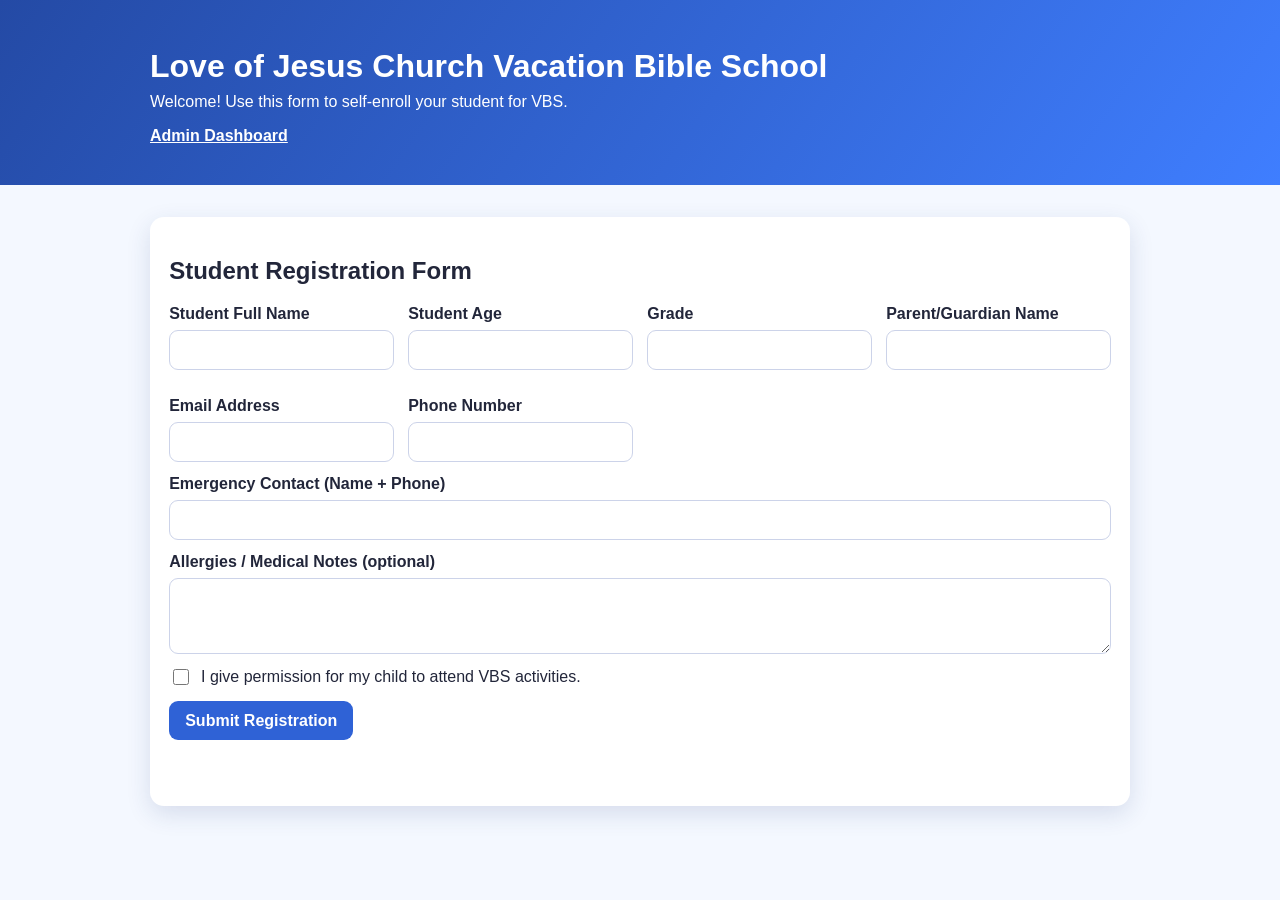
==== index.html @ a2bb856d "Build VBS registration site with admin dashboard" ====
<!doctype html>
<html lang="en">
  <head>
    <meta charset="UTF-8" />
    <meta name="viewport" content="width=device-width, initial-scale=1.0" />
    <title>Love of Jesus Church VBS Registration</title>
    <link rel="stylesheet" href="styles.css" />
  </head>
  <body>
    <header class="hero">
      <div class="container">
        <h1>Love of Jesus Church Vacation Bible School</h1>
        <p>Welcome! Use this form to self-enroll your student for VBS.</p>
        <a class="admin-link" href="admin.html">Admin Dashboard</a>
      </div>
    </header>

    <main class="container">
      <section class="card">
        <h2>Student Registration Form</h2>
        <form id="registration-form" novalidate>
          <div class="grid">
            <label>
              Student Full Name
              <input type="text" name="studentName" required />
            </label>

            <label>
              Student Age
              <input type="number" name="age" min="3" max="18" required />
            </label>

            <label>
              Grade
              <input type="text" name="grade" required />
            </label>

            <label>
              Parent/Guardian Name
              <input type="text" name="guardianName" required />
            </label>

            <label>
              Email Address
              <input type="email" name="email" required />
            </label>

            <label>
              Phone Number
              <input type="tel" name="phone" required />
            </label>
          </div>

          <label>
            Emergency Contact (Name + Phone)
            <input type="text" name="emergencyContact" required />
          </label>

          <label>
            Allergies / Medical Notes (optional)
            <textarea name="medicalNotes" rows="3"></textarea>
          </label>

          <label class="checkbox-row">
            <input type="checkbox" name="consent" required />
            I give permission for my child to attend VBS activities.
          </label>

          <button type="submit">Submit Registration</button>
          <p id="form-message" class="message" aria-live="polite"></p>
        </form>
      </section>
    </main>

    <script src="script.js"></script>
  </body>
</html>
---- styles.css ----
:root {
  --bg: #f4f8ff;
  --card: #ffffff;
  --accent: #2f62d6;
  --accent-dark: #1f46a4;
  --text: #22263a;
  --muted: #5f6887;
  --danger: #b32929;
}

* {
  box-sizing: border-box;
}

body {
  margin: 0;
  font-family: Inter, "Segoe UI", Tahoma, sans-serif;
  background: var(--bg);
  color: var(--text);
}

.container {
  width: min(980px, 92%);
  margin: 0 auto;
}

.hero {
  background: linear-gradient(125deg, #244aa5, #3f7eff);
  color: #fff;
  padding: 3rem 0 2.5rem;
}

.admin-hero {
  padding-bottom: 2rem;
}

.hero h1 {
  margin: 0 0 0.5rem;
}

.hero p {
  margin: 0 0 1rem;
}

.admin-link {
  color: #fff;
  font-weight: 600;
}

main {
  padding: 2rem 0 3rem;
}

.card {
  background: var(--card);
  border-radius: 14px;
  padding: 1.25rem 1.2rem;
  box-shadow: 0 8px 24px rgba(38, 55, 120, 0.14);
}

.narrow {
  max-width: 560px;
}

.grid {
  display: grid;
  grid-template-columns: repeat(auto-fit, minmax(220px, 1fr));
  gap: 0.9rem;
}

label {
  display: flex;
  flex-direction: column;
  gap: 0.45rem;
  font-weight: 600;
  color: var(--text);
  margin-bottom: 0.8rem;
}

input,
textarea,
button {
  font: inherit;
}

input,
textarea {
  border: 1px solid #ccd3e9;
  border-radius: 9px;
  padding: 0.62rem 0.7rem;
}

button {
  border: none;
  background: var(--accent);
  color: #fff;
  border-radius: 9px;
  padding: 0.65rem 1rem;
  font-weight: 600;
  cursor: pointer;
}

button:hover {
  background: var(--accent-dark);
}

.checkbox-row {
  flex-direction: row;
  align-items: center;
  gap: 0.55rem;
  font-weight: 500;
}

.checkbox-row input {
  width: 1rem;
  height: 1rem;
}

.message {
  color: #26753f;
  min-height: 1.2rem;
  margin-top: 0.7rem;
  font-weight: 600;
}

.message.error {
  color: var(--danger);
}

.help-text {
  color: var(--muted);
  margin-top: 0;
}

.panel-header {
  display: flex;
  align-items: center;
  justify-content: space-between;
  gap: 1rem;
  flex-wrap: wrap;
}

.button-group {
  display: flex;
  gap: 0.6rem;
}

button.danger {
  background: var(--danger);
}

button.danger:hover {
  filter: brightness(0.92);
}

.table-wrap {
  overflow-x: auto;
}

table {
  width: 100%;
  border-collapse: collapse;
  margin-top: 0.6rem;
}

th,
td {
  border: 1px solid #dfe5f6;
  text-align: left;
  padding: 0.45rem;
  vertical-align: top;
}

th {
  background: #edf2ff;
}
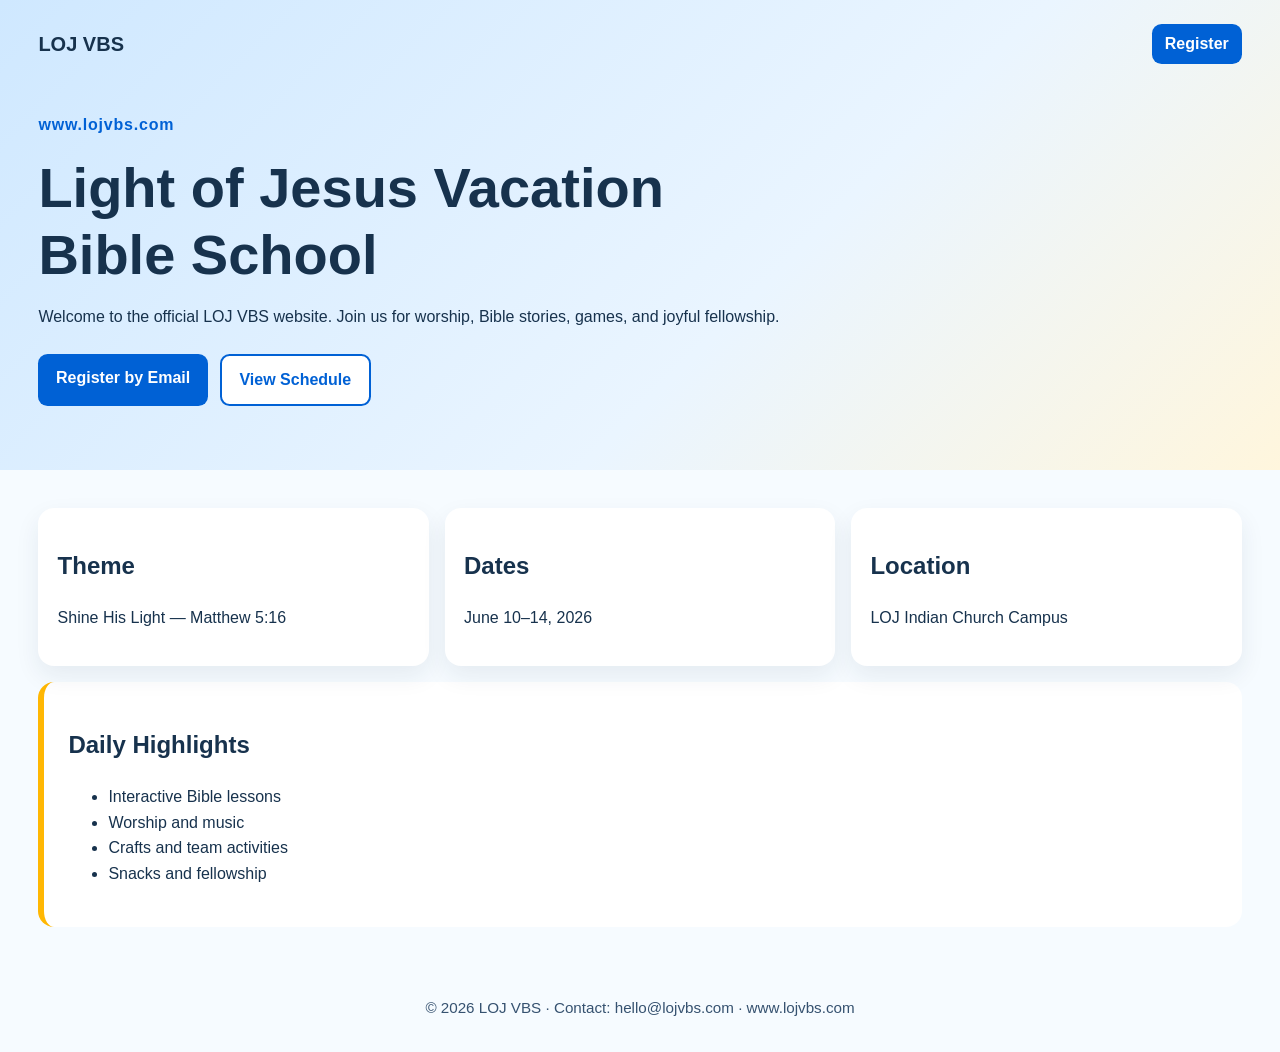
==== commit 06f768b7: "Create LOJ VBS website and GitHub Pages domain setup" ====
--- a/index.html
+++ b/index.html
@@ -1,77 +1,64 @@
-<!doctype html>
+<!DOCTYPE html>
 <html lang="en">
   <head>
     <meta charset="UTF-8" />
     <meta name="viewport" content="width=device-width, initial-scale=1.0" />
-    <title>Love of Jesus Church VBS Registration</title>
+    <title>LOJ VBS 2026 | www.lojvbs.com</title>
+    <meta
+      name="description"
+      content="LOJ VBS official site: registration, schedule, theme, and contact details."
+    />
     <link rel="stylesheet" href="styles.css" />
   </head>
   <body>
     <header class="hero">
-      <div class="container">
-        <h1>Love of Jesus Church Vacation Bible School</h1>
-        <p>Welcome! Use this form to self-enroll your student for VBS.</p>
-        <a class="admin-link" href="admin.html">Admin Dashboard</a>
+      <nav class="nav">
+        <div class="brand">LOJ VBS</div>
+        <a class="btn btn-small" href="#register">Register</a>
+      </nav>
+      <div class="hero-content">
+        <p class="eyebrow">www.lojvbs.com</p>
+        <h1>Light of Jesus Vacation Bible School</h1>
+        <p>
+          Welcome to the official LOJ VBS website. Join us for worship, Bible stories,
+          games, and joyful fellowship.
+        </p>
+        <div class="hero-actions">
+          <a class="btn" id="register" href="mailto:hello@lojvbs.com">Register by Email</a>
+          <a class="btn btn-outline" href="#schedule">View Schedule</a>
+        </div>
       </div>
     </header>
 
-    <main class="container">
-      <section class="card">
-        <h2>Student Registration Form</h2>
-        <form id="registration-form" novalidate>
-          <div class="grid">
-            <label>
-              Student Full Name
-              <input type="text" name="studentName" required />
-            </label>
+    <main>
+      <section class="card-grid" id="schedule">
+        <article class="card">
+          <h2>Theme</h2>
+          <p>Shine His Light — Matthew 5:16</p>
+        </article>
+        <article class="card">
+          <h2>Dates</h2>
+          <p>June 10–14, 2026</p>
+        </article>
+        <article class="card">
+          <h2>Location</h2>
+          <p>LOJ Indian Church Campus</p>
+        </article>
+      </section>
 
-            <label>
-              Student Age
-              <input type="number" name="age" min="3" max="18" required />
-            </label>
-
-            <label>
-              Grade
-              <input type="text" name="grade" required />
-            </label>
-
-            <label>
-              Parent/Guardian Name
-              <input type="text" name="guardianName" required />
-            </label>
-
-            <label>
-              Email Address
-              <input type="email" name="email" required />
-            </label>
-
-            <label>
-              Phone Number
-              <input type="tel" name="phone" required />
-            </label>
-          </div>
-
-          <label>
-            Emergency Contact (Name + Phone)
-            <input type="text" name="emergencyContact" required />
-          </label>
-
-          <label>
-            Allergies / Medical Notes (optional)
-            <textarea name="medicalNotes" rows="3"></textarea>
-          </label>
-
-          <label class="checkbox-row">
-            <input type="checkbox" name="consent" required />
-            I give permission for my child to attend VBS activities.
-          </label>
-
-          <button type="submit">Submit Registration</button>
-          <p id="form-message" class="message" aria-live="polite"></p>
-        </form>
+      <section class="section">
+        <h2>Daily Highlights</h2>
+        <ul>
+          <li>Interactive Bible lessons</li>
+          <li>Worship and music</li>
+          <li>Crafts and team activities</li>
+          <li>Snacks and fellowship</li>
+        </ul>
       </section>
     </main>
 
-    <script src="script.js"></script>
+    <footer>
+      <p>© 2026 LOJ VBS · Contact: hello@lojvbs.com · www.lojvbs.com</p>
+    </footer>
   </body>
 </html>
--- a/styles.css
+++ b/styles.css
@@ -1,11 +1,9 @@
 :root {
-  --bg: #f4f8ff;
+  --bg: #f6fbff;
+  --primary: #0061d5;
+  --text: #17324d;
   --card: #ffffff;
-  --accent: #2f62d6;
-  --accent-dark: #1f46a4;
-  --text: #22263a;
-  --muted: #5f6887;
-  --danger: #b32929;
+  --accent: #ffb703;
 }
 
 * {
@@ -14,163 +12,100 @@
 
 body {
   margin: 0;
-  font-family: Inter, "Segoe UI", Tahoma, sans-serif;
+  font-family: Arial, Helvetica, sans-serif;
+  color: var(--text);
   background: var(--bg);
-  color: var(--text);
-}
-
-.container {
-  width: min(980px, 92%);
-  margin: 0 auto;
+  line-height: 1.6;
 }
 
 .hero {
-  background: linear-gradient(125deg, #244aa5, #3f7eff);
-  color: #fff;
-  padding: 3rem 0 2.5rem;
+  background: linear-gradient(135deg, #cfe8ff 0%, #eaf5ff 60%, #fff6dd 100%);
+  padding: 1.5rem clamp(1rem, 3vw, 3rem) 4rem;
 }
 
-.admin-hero {
-  padding-bottom: 2rem;
+.nav {
+  display: flex;
+  justify-content: space-between;
+  align-items: center;
 }
 
-.hero h1 {
-  margin: 0 0 0.5rem;
+.brand {
+  font-weight: 700;
+  font-size: 1.25rem;
 }
 
-.hero p {
-  margin: 0 0 1rem;
+.hero-content {
+  max-width: 760px;
+  margin-top: 3rem;
 }
 
-.admin-link {
+.eyebrow {
+  letter-spacing: 0.05em;
+  font-weight: 700;
+  color: var(--primary);
+}
+
+h1 {
+  font-size: clamp(2rem, 5vw, 3.5rem);
+  margin: 0.4rem 0 1rem;
+  line-height: 1.2;
+}
+
+.hero-actions {
+  display: flex;
+  gap: 0.75rem;
+  flex-wrap: wrap;
+  margin-top: 1.5rem;
+}
+
+.btn {
+  text-decoration: none;
+  display: inline-block;
+  background: var(--primary);
   color: #fff;
-  font-weight: 600;
+  padding: 0.7rem 1.1rem;
+  border-radius: 0.6rem;
+  font-weight: 700;
+}
+
+.btn-small {
+  padding: 0.45rem 0.8rem;
+}
+
+.btn-outline {
+  background: #fff;
+  color: var(--primary);
+  border: 2px solid var(--primary);
 }
 
 main {
-  padding: 2rem 0 3rem;
+  padding: clamp(1rem, 3vw, 3rem);
+}
+
+.card-grid {
+  display: grid;
+  grid-template-columns: repeat(auto-fit, minmax(200px, 1fr));
+  gap: 1rem;
 }
 
 .card {
   background: var(--card);
-  border-radius: 14px;
-  padding: 1.25rem 1.2rem;
-  box-shadow: 0 8px 24px rgba(38, 55, 120, 0.14);
+  padding: 1.2rem;
+  border-radius: 1rem;
+  box-shadow: 0 10px 24px rgba(23, 50, 77, 0.08);
 }
 
-.narrow {
-  max-width: 560px;
+.section {
+  background: #fff;
+  margin-top: 1rem;
+  border-radius: 1rem;
+  padding: 1.5rem;
+  border-left: 6px solid var(--accent);
 }
 
-.grid {
-  display: grid;
-  grid-template-columns: repeat(auto-fit, minmax(220px, 1fr));
-  gap: 0.9rem;
+footer {
+  text-align: center;
+  padding: 1rem;
+  font-size: 0.95rem;
+  color: #365270;
 }
-
-label {
-  display: flex;
-  flex-direction: column;
-  gap: 0.45rem;
-  font-weight: 600;
-  color: var(--text);
-  margin-bottom: 0.8rem;
-}
-
-input,
-textarea,
-button {
-  font: inherit;
-}
-
-input,
-textarea {
-  border: 1px solid #ccd3e9;
-  border-radius: 9px;
-  padding: 0.62rem 0.7rem;
-}
-
-button {
-  border: none;
-  background: var(--accent);
-  color: #fff;
-  border-radius: 9px;
-  padding: 0.65rem 1rem;
-  font-weight: 600;
-  cursor: pointer;
-}
-
-button:hover {
-  background: var(--accent-dark);
-}
-
-.checkbox-row {
-  flex-direction: row;
-  align-items: center;
-  gap: 0.55rem;
-  font-weight: 500;
-}
-
-.checkbox-row input {
-  width: 1rem;
-  height: 1rem;
-}
-
-.message {
-  color: #26753f;
-  min-height: 1.2rem;
-  margin-top: 0.7rem;
-  font-weight: 600;
-}
-
-.message.error {
-  color: var(--danger);
-}
-
-.help-text {
-  color: var(--muted);
-  margin-top: 0;
-}
-
-.panel-header {
-  display: flex;
-  align-items: center;
-  justify-content: space-between;
-  gap: 1rem;
-  flex-wrap: wrap;
-}
-
-.button-group {
-  display: flex;
-  gap: 0.6rem;
-}
-
-button.danger {
-  background: var(--danger);
-}
-
-button.danger:hover {
-  filter: brightness(0.92);
-}
-
-.table-wrap {
-  overflow-x: auto;
-}
-
-table {
-  width: 100%;
-  border-collapse: collapse;
-  margin-top: 0.6rem;
-}
-
-th,
-td {
-  border: 1px solid #dfe5f6;
-  text-align: left;
-  padding: 0.45rem;
-  vertical-align: top;
-}
-
-th {
-  background: #edf2ff;
-}
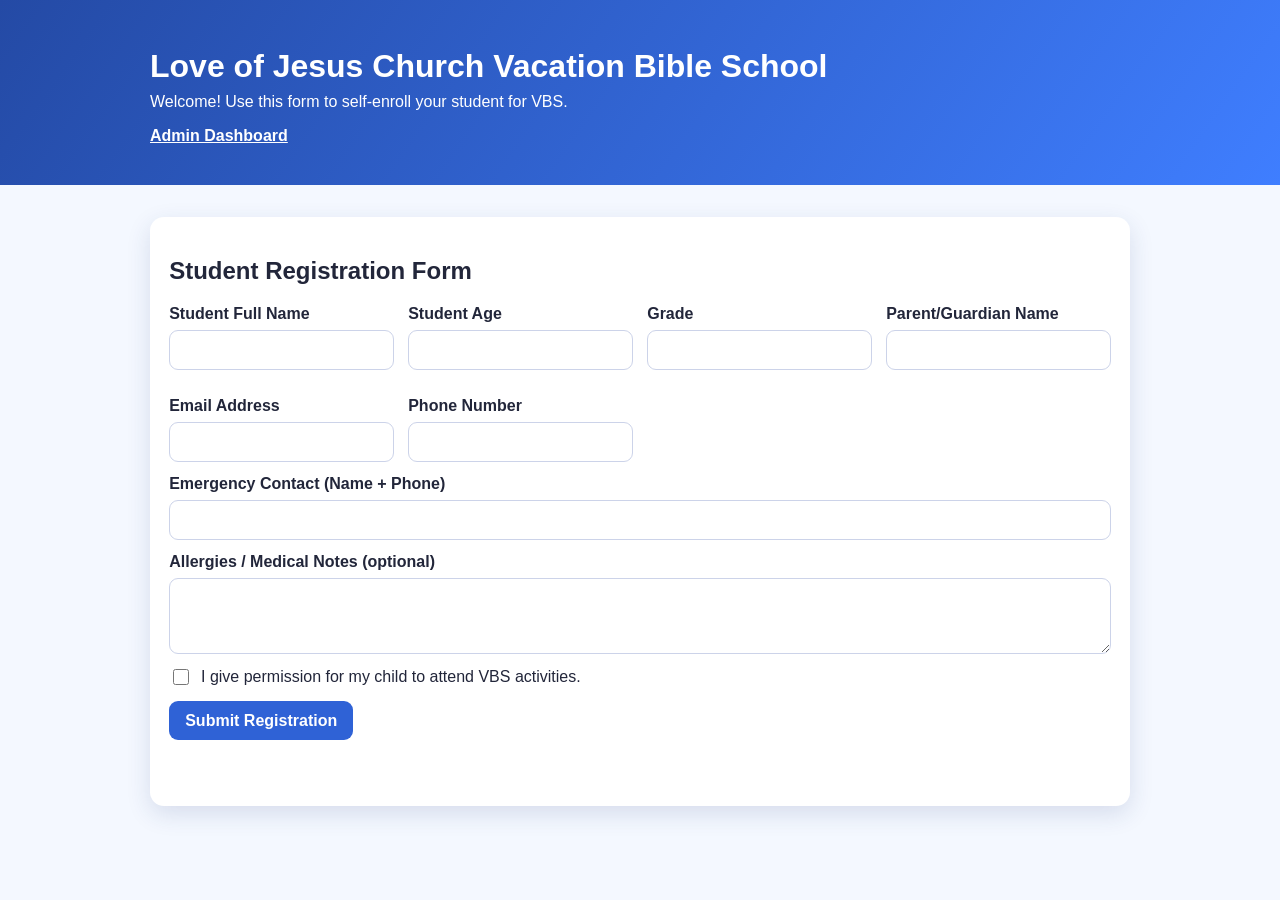
==== commit 5be6a397: "Merge pull request #1 from yesudasp/codex/create-registration-form-for-bible-school Build LOJ VBS re" ====
--- a/index.html
+++ b/index.html
@@ -1,64 +1,77 @@
-<!DOCTYPE html>
+<!doctype html>
 <html lang="en">
   <head>
     <meta charset="UTF-8" />
     <meta name="viewport" content="width=device-width, initial-scale=1.0" />
-    <title>LOJ VBS 2026 | www.lojvbs.com</title>
-    <meta
-      name="description"
-      content="LOJ VBS official site: registration, schedule, theme, and contact details."
-    />
+    <title>Love of Jesus Church VBS Registration</title>
     <link rel="stylesheet" href="styles.css" />
   </head>
   <body>
     <header class="hero">
-      <nav class="nav">
-        <div class="brand">LOJ VBS</div>
-        <a class="btn btn-small" href="#register">Register</a>
-      </nav>
-      <div class="hero-content">
-        <p class="eyebrow">www.lojvbs.com</p>
-        <h1>Light of Jesus Vacation Bible School</h1>
-        <p>
-          Welcome to the official LOJ VBS website. Join us for worship, Bible stories,
-          games, and joyful fellowship.
-        </p>
-        <div class="hero-actions">
-          <a class="btn" id="register" href="mailto:hello@lojvbs.com">Register by Email</a>
-          <a class="btn btn-outline" href="#schedule">View Schedule</a>
-        </div>
+      <div class="container">
+        <h1>Love of Jesus Church Vacation Bible School</h1>
+        <p>Welcome! Use this form to self-enroll your student for VBS.</p>
+        <a class="admin-link" href="admin.html">Admin Dashboard</a>
       </div>
     </header>
 
-    <main>
-      <section class="card-grid" id="schedule">
-        <article class="card">
-          <h2>Theme</h2>
-          <p>Shine His Light — Matthew 5:16</p>
-        </article>
-        <article class="card">
-          <h2>Dates</h2>
-          <p>June 10–14, 2026</p>
-        </article>
-        <article class="card">
-          <h2>Location</h2>
-          <p>LOJ Indian Church Campus</p>
-        </article>
-      </section>
+    <main class="container">
+      <section class="card">
+        <h2>Student Registration Form</h2>
+        <form id="registration-form" novalidate>
+          <div class="grid">
+            <label>
+              Student Full Name
+              <input type="text" name="studentName" required />
+            </label>
 
-      <section class="section">
-        <h2>Daily Highlights</h2>
-        <ul>
-          <li>Interactive Bible lessons</li>
-          <li>Worship and music</li>
-          <li>Crafts and team activities</li>
-          <li>Snacks and fellowship</li>
-        </ul>
+            <label>
+              Student Age
+              <input type="number" name="age" min="3" max="18" required />
+            </label>
+
+            <label>
+              Grade
+              <input type="text" name="grade" required />
+            </label>
+
+            <label>
+              Parent/Guardian Name
+              <input type="text" name="guardianName" required />
+            </label>
+
+            <label>
+              Email Address
+              <input type="email" name="email" required />
+            </label>
+
+            <label>
+              Phone Number
+              <input type="tel" name="phone" required />
+            </label>
+          </div>
+
+          <label>
+            Emergency Contact (Name + Phone)
+            <input type="text" name="emergencyContact" required />
+          </label>
+
+          <label>
+            Allergies / Medical Notes (optional)
+            <textarea name="medicalNotes" rows="3"></textarea>
+          </label>
+
+          <label class="checkbox-row">
+            <input type="checkbox" name="consent" required />
+            I give permission for my child to attend VBS activities.
+          </label>
+
+          <button type="submit">Submit Registration</button>
+          <p id="form-message" class="message" aria-live="polite"></p>
+        </form>
       </section>
     </main>
 
-    <footer>
-      <p>© 2026 LOJ VBS · Contact: hello@lojvbs.com · www.lojvbs.com</p>
-    </footer>
+    <script src="script.js"></script>
   </body>
 </html>
--- a/styles.css
+++ b/styles.css
@@ -1,9 +1,11 @@
 :root {
-  --bg: #f6fbff;
-  --primary: #0061d5;
-  --text: #17324d;
+  --bg: #f4f8ff;
   --card: #ffffff;
-  --accent: #ffb703;
+  --accent: #2f62d6;
+  --accent-dark: #1f46a4;
+  --text: #22263a;
+  --muted: #5f6887;
+  --danger: #b32929;
 }
 
 * {
@@ -12,100 +14,163 @@
 
 body {
   margin: 0;
-  font-family: Arial, Helvetica, sans-serif;
+  font-family: Inter, "Segoe UI", Tahoma, sans-serif;
+  background: var(--bg);
   color: var(--text);
-  background: var(--bg);
-  line-height: 1.6;
+}
+
+.container {
+  width: min(980px, 92%);
+  margin: 0 auto;
 }
 
 .hero {
-  background: linear-gradient(135deg, #cfe8ff 0%, #eaf5ff 60%, #fff6dd 100%);
-  padding: 1.5rem clamp(1rem, 3vw, 3rem) 4rem;
+  background: linear-gradient(125deg, #244aa5, #3f7eff);
+  color: #fff;
+  padding: 3rem 0 2.5rem;
 }
 
-.nav {
-  display: flex;
-  justify-content: space-between;
-  align-items: center;
+.admin-hero {
+  padding-bottom: 2rem;
 }
 
-.brand {
-  font-weight: 700;
-  font-size: 1.25rem;
+.hero h1 {
+  margin: 0 0 0.5rem;
 }
 
-.hero-content {
-  max-width: 760px;
-  margin-top: 3rem;
+.hero p {
+  margin: 0 0 1rem;
 }
 
-.eyebrow {
-  letter-spacing: 0.05em;
-  font-weight: 700;
-  color: var(--primary);
-}
-
-h1 {
-  font-size: clamp(2rem, 5vw, 3.5rem);
-  margin: 0.4rem 0 1rem;
-  line-height: 1.2;
-}
-
-.hero-actions {
-  display: flex;
-  gap: 0.75rem;
-  flex-wrap: wrap;
-  margin-top: 1.5rem;
-}
-
-.btn {
-  text-decoration: none;
-  display: inline-block;
-  background: var(--primary);
+.admin-link {
   color: #fff;
-  padding: 0.7rem 1.1rem;
-  border-radius: 0.6rem;
-  font-weight: 700;
-}
-
-.btn-small {
-  padding: 0.45rem 0.8rem;
-}
-
-.btn-outline {
-  background: #fff;
-  color: var(--primary);
-  border: 2px solid var(--primary);
+  font-weight: 600;
 }
 
 main {
-  padding: clamp(1rem, 3vw, 3rem);
-}
-
-.card-grid {
-  display: grid;
-  grid-template-columns: repeat(auto-fit, minmax(200px, 1fr));
-  gap: 1rem;
+  padding: 2rem 0 3rem;
 }
 
 .card {
   background: var(--card);
-  padding: 1.2rem;
-  border-radius: 1rem;
-  box-shadow: 0 10px 24px rgba(23, 50, 77, 0.08);
+  border-radius: 14px;
+  padding: 1.25rem 1.2rem;
+  box-shadow: 0 8px 24px rgba(38, 55, 120, 0.14);
 }
 
-.section {
-  background: #fff;
-  margin-top: 1rem;
-  border-radius: 1rem;
-  padding: 1.5rem;
-  border-left: 6px solid var(--accent);
+.narrow {
+  max-width: 560px;
 }
 
-footer {
-  text-align: center;
-  padding: 1rem;
-  font-size: 0.95rem;
-  color: #365270;
+.grid {
+  display: grid;
+  grid-template-columns: repeat(auto-fit, minmax(220px, 1fr));
+  gap: 0.9rem;
 }
+
+label {
+  display: flex;
+  flex-direction: column;
+  gap: 0.45rem;
+  font-weight: 600;
+  color: var(--text);
+  margin-bottom: 0.8rem;
+}
+
+input,
+textarea,
+button {
+  font: inherit;
+}
+
+input,
+textarea {
+  border: 1px solid #ccd3e9;
+  border-radius: 9px;
+  padding: 0.62rem 0.7rem;
+}
+
+button {
+  border: none;
+  background: var(--accent);
+  color: #fff;
+  border-radius: 9px;
+  padding: 0.65rem 1rem;
+  font-weight: 600;
+  cursor: pointer;
+}
+
+button:hover {
+  background: var(--accent-dark);
+}
+
+.checkbox-row {
+  flex-direction: row;
+  align-items: center;
+  gap: 0.55rem;
+  font-weight: 500;
+}
+
+.checkbox-row input {
+  width: 1rem;
+  height: 1rem;
+}
+
+.message {
+  color: #26753f;
+  min-height: 1.2rem;
+  margin-top: 0.7rem;
+  font-weight: 600;
+}
+
+.message.error {
+  color: var(--danger);
+}
+
+.help-text {
+  color: var(--muted);
+  margin-top: 0;
+}
+
+.panel-header {
+  display: flex;
+  align-items: center;
+  justify-content: space-between;
+  gap: 1rem;
+  flex-wrap: wrap;
+}
+
+.button-group {
+  display: flex;
+  gap: 0.6rem;
+}
+
+button.danger {
+  background: var(--danger);
+}
+
+button.danger:hover {
+  filter: brightness(0.92);
+}
+
+.table-wrap {
+  overflow-x: auto;
+}
+
+table {
+  width: 100%;
+  border-collapse: collapse;
+  margin-top: 0.6rem;
+}
+
+th,
+td {
+  border: 1px solid #dfe5f6;
+  text-align: left;
+  padding: 0.45rem;
+  vertical-align: top;
+}
+
+th {
+  background: #edf2ff;
+}
